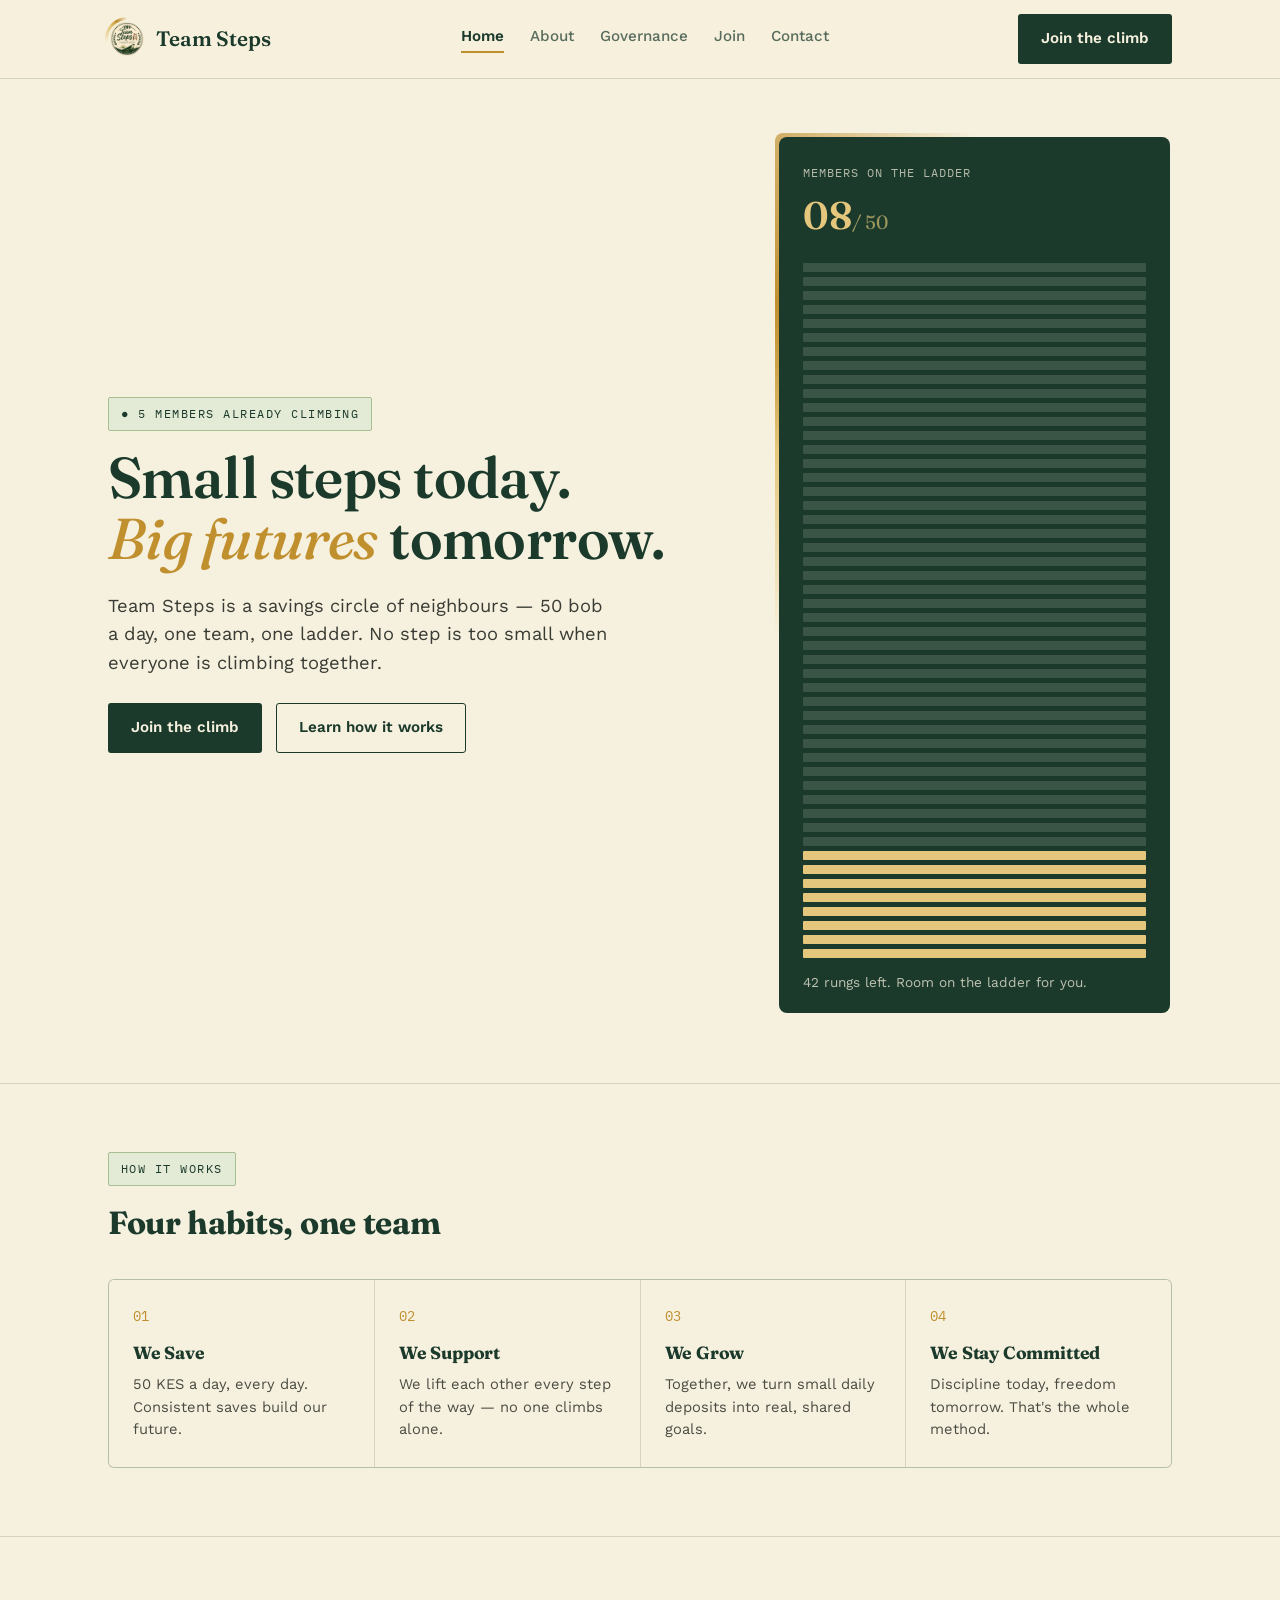
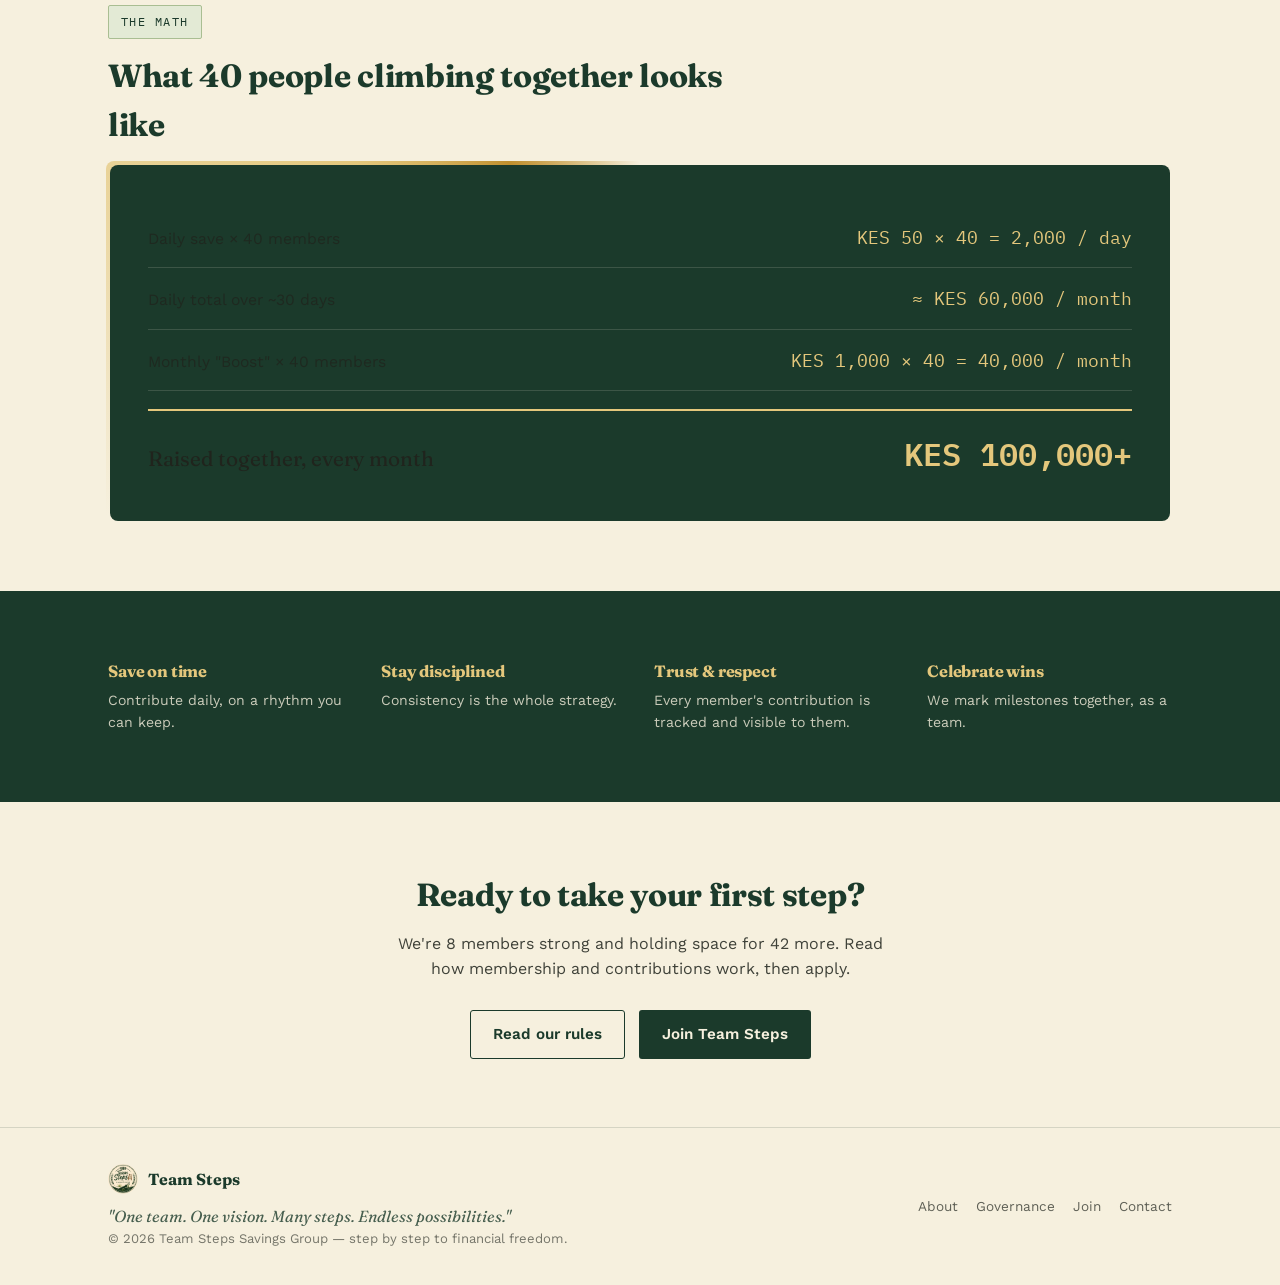
==== index.html @ 577a6ddb "first commit" ====
<!DOCTYPE html>
<html lang="en">
<head>
<meta charset="UTF-8">
<meta name="viewport" content="width=device-width, initial-scale=1.0">
<title>Team Steps Savings Group — Small Steps Today, Big Futures Tomorrow</title>
<meta name="description" content="Team Steps is a Kenyan savings group (chama) built on daily 50 KES contributions and a monthly Boost. Learn how it works and join the climb.">
<link rel="preconnect" href="https://fonts.googleapis.com">
<link rel="preconnect" href="https://fonts.gstatic.com" crossorigin>
<link href="https://fonts.googleapis.com/css2?family=Fraunces:ital,opsz,wght@0,9..144,400;0,9..144,600;1,9..144,500;1,9..144,600&family=Work+Sans:wght@400;500;600;700&family=IBM+Plex+Mono:wght@500;600&display=swap" rel="stylesheet">
<link rel="stylesheet" href="style.css">
<link rel="icon" type="image/jpeg" href="logo.jpeg">
</head>
<body>

<header class="nav">
  <div class="nav-inner">
    <a href="index.html" class="brand">
      <span class="brand-mark"><img src="logo.jpeg" alt="Team Steps logo"></span>
      Team Steps
    </a>
    <button class="nav-toggle" aria-label="Toggle navigation" aria-expanded="false"><span></span><span></span><span></span></button>
    <nav class="links">
      <a href="index.html" class="active">Home</a>
      <a href="about.html">About</a>
      <a href="governance.html">Governance</a>
      <a href="join.html">Join</a>
      <a href="contact.html">Contact</a>
    </nav>
    <div class="nav-cta">
      <a href="join.html" class="btn btn-primary">Join the climb</a>
    </div>
  </div>
</header>

<section class="hero">
  <div class="wrap hero-grid">
    <div>
      <span class="eyebrow">● 5 members already climbing</span>
      <h1>Small steps today.<br><em>Big futures</em> tomorrow.</h1>
      <p class="lead">Team Steps is a savings circle of neighbours — 50 bob a day, one team, one ladder. No step is too small when everyone is climbing together.</p>
      <div class="hero-ctas">
        <a href="join.html" class="btn btn-primary">Join the climb</a>
        <a href="about.html" class="btn btn-ghost">Learn how it works</a>
      </div>
    </div>
    <div class="ladder-card">
      <div class="cap">Members on the ladder</div>
      <div class="count">08<span>/ 50</span></div>
      <div class="ladder-rungs" data-total="50" data-filled="8" aria-label="8 of 50 rungs filled"></div>
      <div class="ladder-foot">42 rungs left. Room on the ladder for you.</div>
    </div>
  </div>
</section>

<section>
  <div class="wrap">
    <div class="section-head">
      <span class="eyebrow">How it works</span>
      <h2 style="font-size:2rem;">Four habits, one team</h2>
    </div>
    <div class="pillars">
      <div class="pillar"><div class="num">01</div><h3>We Save</h3><p>50 KES a day, every day. Consistent saves build our future.</p></div>
      <div class="pillar"><div class="num">02</div><h3>We Support</h3><p>We lift each other every step of the way — no one climbs alone.</p></div>
      <div class="pillar"><div class="num">03</div><h3>We Grow</h3><p>Together, we turn small daily deposits into real, shared goals.</p></div>
      <div class="pillar"><div class="num">04</div><h3>We Stay Committed</h3><p>Discipline today, freedom tomorrow. That's the whole method.</p></div>
    </div>
  </div>
</section>

<section>
  <div class="wrap">
    <div class="section-head">
      <span class="eyebrow">The math</span>
      <h2 style="font-size:2rem;">What 40 people climbing together looks like</h2>
    </div>
    <div class="math">
      <div class="math-row"><div class="label">Daily save × 40 members</div><div class="val">KES 50 × 40 = 2,000 / day</div></div>
      <div class="math-row"><div class="label">Daily total over ~30 days</div><div class="val">≈ KES 60,000 / month</div></div>
      <div class="math-row"><div class="label">Monthly "Boost" × 40 members</div><div class="val">KES 1,000 × 40 = 40,000 / month</div></div>
      <div class="math-total"><div class="label">Raised together, every month</div><div class="val">KES 100,000+</div></div>
    </div>
  </div>
</section>

<section class="values">
  <div class="wrap">
    <div class="value"><h3>Save on time</h3><p>Contribute daily, on a rhythm you can keep.</p></div>
    <div class="value"><h3>Stay disciplined</h3><p>Consistency is the whole strategy.</p></div>
    <div class="value"><h3>Trust &amp; respect</h3><p>Every member's contribution is tracked and visible to them.</p></div>
    <div class="value"><h3>Celebrate wins</h3><p>We mark milestones together, as a team.</p></div>
  </div>
</section>

<section>
  <div class="wrap" style="text-align:center;">
    <h2 style="font-size:2rem;">Ready to take your first step?</h2>
    <p style="max-width:50ch; margin:0 auto 28px; opacity:.85;">We're 8 members strong and holding space for 42 more. Read how membership and contributions work, then apply.</p>
    <div class="hero-ctas" style="justify-content:center;">
      <a href="governance.html" class="btn btn-ghost">Read our rules</a>
      <a href="join.html" class="btn btn-primary">Join Team Steps</a>
    </div>
  </div>
</section>

<footer>
  <div class="wrap">
    <div>
      <div class="brand-row"><img src="logo.jpeg" alt="Team Steps logo"><strong style="font-family:'Fraunces', serif; color:var(--forest);">Team Steps</strong></div>
      <div class="tag">"One team. One vision. Many steps. Endless possibilities."</div>
      <div class="small">© <span class="js-year"></span> Team Steps Savings Group — step by step to financial freedom.</div>
    </div>
    <nav>
      <a href="about.html">About</a>
      <a href="governance.html">Governance</a>
      <a href="join.html">Join</a>
      <a href="contact.html">Contact</a>
    </nav>
  </div>
</footer>

<script src="script.js"></script>
</body>
</html>
---- style.css ----
/* ============ Team Steps — shared styles ============ */
:root{
  --forest:#1B3A2B;
  --forest-dark:#12261B;
  --cream:#F6F0DE;
  --cream-2:#EFE7CC;
  --sage:#A9BE92;
  --sage-light:#E3EAD5;
  --gold:#C08F2E;
  --gold-light:#E4C77C;
  --ink:#20241D;
  --rule: rgba(27,58,43,0.15);
  --space-section: 68px;
}
*{box-sizing:border-box;}
html{scroll-behavior:smooth;}
body{
  margin:0;
  background:var(--cream);
  color:var(--ink);
  font-family:'Work Sans', sans-serif;
  line-height:1.55;
  -webkit-font-smoothing:antialiased;
}
h1,h2,h3{
  font-family:'Fraunces', serif;
  color:var(--forest);
  margin:0 0 .4em;
  letter-spacing:-0.01em;
}
.mono{ font-family:'IBM Plex Mono', monospace; letter-spacing:0.02em; }
a{color:inherit;}
img{max-width:100%;}
.wrap{ max-width:1120px; margin:0 auto; padding:0 28px; }

/* sections now sit closer together, separated by a thin rule instead of dead air */
section{ padding:var(--space-section) 0; position:relative; }
section + section{ border-top:1px solid var(--rule); }
section.values, section.values + section{ border-top:none; }
@media (max-width:720px){ section{ padding:44px 0; } }

/* ---------- nav ---------- */
header.nav{
  position:sticky; top:0; z-index:50;
  background:rgba(246,240,222,0.94);
  backdrop-filter:blur(6px);
  border-bottom:1px solid var(--rule);
}
.nav-inner{
  max-width:1120px; margin:0 auto; padding:14px 28px;
  display:flex; align-items:center; justify-content:space-between; gap:20px;
}
.brand{ display:flex; align-items:center; gap:10px; font-family:'Fraunces', serif; font-weight:600; font-size:1.3rem; color:var(--forest); text-decoration:none; }
.brand svg{ width:26px; height:26px; flex-shrink:0; }
.brand-mark{ position:relative; width:38px; height:38px; flex-shrink:0; border-radius:50%; }
.brand-mark::before{
  content:""; position:absolute; inset:-3px; border-radius:50%;
  background:conic-gradient(from 0deg, transparent 0 72%, var(--gold-light) 85%, var(--gold) 92%, transparent 100%);
  animation:orbit-light 5s linear infinite;
}
.brand img{ position:relative; width:38px; height:38px; border-radius:50%; object-fit:cover; display:block; border:2px solid var(--cream); }
footer .brand-row{ display:flex; align-items:center; gap:10px; margin-bottom:10px; }
footer .brand-row img{ width:30px; height:30px; border-radius:50%; object-fit:cover; }
nav.links{ display:flex; gap:26px; font-size:.95rem; font-weight:500; align-items:center; }
nav.links a{ text-decoration:none; color:var(--forest); opacity:.72; transition:opacity .2s; padding-bottom:3px; border-bottom:2px solid transparent; }
nav.links a:hover{ opacity:1; }
nav.links a.active{ opacity:1; border-bottom-color:var(--gold); font-weight:600; }
.nav-cta{ display:flex; align-items:center; gap:18px; }
.nav-toggle{ display:none; background:none; border:none; cursor:pointer; padding:6px; }
.nav-toggle span{ display:block; width:22px; height:2px; background:var(--forest); margin:5px 0; }
@media (max-width:860px){
  nav.links{
    position:absolute; top:100%; left:0; right:0; background:var(--cream);
    flex-direction:column; align-items:flex-start; padding:20px 28px; gap:16px;
    border-bottom:1px solid var(--rule); display:none;
  }
  nav.links.open{ display:flex; }
  .nav-toggle{ display:block; }
  .nav-cta .btn{ display:none; }
}

.btn{
  display:inline-flex; align-items:center; gap:8px;
  padding:12px 22px; border-radius:3px; font-weight:600; font-size:.95rem;
  text-decoration:none; border:1.5px solid transparent; cursor:pointer;
  transition:background .2s, box-shadow .25s, transform .2s;
}
.btn-primary{ background:var(--forest); color:var(--cream); }
.btn-primary:hover{ background:var(--forest-dark); box-shadow:0 0 0 4px rgba(192,143,46,0.22); transform:translateY(-1px); }
.btn-ghost{ border-color:var(--forest); color:var(--forest); background:transparent; }
.btn-ghost:hover{ background:var(--forest); color:var(--cream); }

/* ---------- page header (non-home pages) ---------- */
.page-header{ padding:52px 0 36px; border-bottom:1px solid var(--rule); }
.page-header .eyebrow{ margin-bottom:12px; }
.page-header h1{ font-size:clamp(2rem, 4vw, 2.8rem); }
.page-header p{ max-width:56ch; opacity:.85; font-size:1.05rem; }

.eyebrow{
  display:inline-flex; align-items:center; gap:8px;
  font-family:'IBM Plex Mono', monospace; font-size:.78rem; letter-spacing:.12em; text-transform:uppercase;
  color:var(--forest); background:var(--sage-light); border:1px solid var(--sage);
  padding:6px 12px; border-radius:2px;
}
.section-head{ max-width:64ch; margin-bottom:10px; }
.section-head .eyebrow{ margin-bottom:12px; }

/* ---------- hero (home) ---------- */
.hero{ padding-top:56px; }
.hero-grid{ display:grid; grid-template-columns:1.1fr 0.7fr; gap:48px; align-items:center; }
@media (max-width:880px){ .hero-grid{ grid-template-columns:1fr; gap:36px; } }
.hero h1{ font-size:clamp(2.4rem, 5vw, 3.6rem); font-weight:600; line-height:1.06; margin-top:16px;}
.hero h1 em{ font-style:italic; font-weight:500; color:var(--gold); }
.hero p.lead{ font-size:1.15rem; max-width:46ch; opacity:.88; margin-bottom:26px; }
.hero-ctas{ display:flex; gap:14px; flex-wrap:wrap; }

/* ---------- rotating "orbit light" signature ---------- */
@keyframes orbit-light{ to{ transform:rotate(1turn); } }

.ladder-card, .math{
  position:relative;
  border-radius:8px;
  background:transparent;
  isolation:isolate;
}
.ladder-card::before, .math::before{
  content:""; position:absolute; inset:-2px; border-radius:inherit; z-index:0;
  background:conic-gradient(from 0deg, transparent 0 70%, var(--gold-light) 84%, var(--gold) 90%, transparent 100%);
  animation:orbit-light 6s linear infinite;
}
.ladder-card::after, .math::after{
  content:""; position:absolute; inset:2px; border-radius:inherit; z-index:0;
  background:var(--forest);
}
.ladder-card{ padding:28px 26px 22px; color:var(--cream); }
.math{ padding:44px 40px; }
.ladder-card > *, .math > *{ position:relative; z-index:1; }

.ladder-card .cap{ font-family:'IBM Plex Mono', monospace; font-size:.78rem; letter-spacing:.08em; text-transform:uppercase; opacity:.7; margin-bottom:4px; }
.ladder-card .count{ font-family:'Fraunces', serif; font-size:2.4rem; font-weight:600; color:var(--gold-light); margin-bottom:2px; }
.ladder-card .count span{ font-size:1.2rem; opacity:.65; font-weight:400; }
.ladder-rungs{ display:flex; flex-direction:column-reverse; gap:5px; margin-top:18px; }
.rung{ height:9px; border-radius:1px; background:rgba(246,240,222,0.14); }
.rung.filled{ background:var(--gold-light); }
.ladder-foot{ margin-top:14px; font-size:.85rem; opacity:.75; }
.ladder-card.small{ padding:22px 24px 18px; }
.ladder-card.small .count{ font-size:1.9rem; }
.ladder-card.small .ladder-rungs{ flex-direction:row; }
.ladder-card.small .rung{ height:24px; width:6px; }

@media (prefers-reduced-motion: reduce){
  .ladder-card::before, .math::before, .brand-mark::before{ animation:none; }
}

/* ---------- about: story + flyer grid ---------- */
.story-grid{ display:grid; grid-template-columns:1.1fr 0.7fr; gap:36px; align-items:start; }
@media (max-width:820px){ .story-grid{ grid-template-columns:1fr; } }

/* ---------- pillars / grid cards ---------- */
.pillars{ display:grid; grid-template-columns:repeat(4,1fr); gap:1px; background:var(--rule); border:1px solid var(--rule); border-radius:6px; overflow:hidden; margin-top:32px; }
@media (max-width:880px){ .pillars{ grid-template-columns:1fr 1fr; } }
@media (max-width:520px){ .pillars{ grid-template-columns:1fr; } }
.pillar{ background:var(--cream); padding:26px 24px; transition:background .2s; }
.pillar:hover{ background:var(--sage-light); }
.pillar .num{ font-family:'IBM Plex Mono', monospace; color:var(--gold); font-size:.85rem; margin-bottom:12px; }
.pillar h3{ font-size:1.1rem; margin-bottom:6px; }
.pillar p{ font-size:.92rem; opacity:.8; margin:0; }

/* ---------- math block ---------- */
.math-row{ display:flex; align-items:baseline; justify-content:space-between; gap:20px; padding:16px 0; border-bottom:1px solid rgba(246,240,222,0.15); flex-wrap:wrap; }
.math-row:last-of-type{ border-bottom:none; }
.math-row .label{ opacity:.75; font-size:.98rem; }
.math-row .val{ font-family:'IBM Plex Mono', monospace; font-size:1.15rem; color:var(--gold-light); }
.math-total{ margin-top:18px; padding-top:18px; border-top:2px solid var(--gold-light); display:flex; justify-content:space-between; align-items:baseline; flex-wrap:wrap; gap:12px; }
.math-total .label{ font-family:'Fraunces', serif; font-size:1.3rem; }
.math-total .val{ font-family:'IBM Plex Mono', monospace; font-size:2rem; color:var(--gold-light); font-weight:600; }

/* ---------- flow / sequence ---------- */
.flow{ display:flex; gap:0; margin-top:32px; align-items:stretch; flex-wrap:wrap; }
.flow-step{ flex:1; min-width:200px; background:var(--cream-2); padding:24px 22px; position:relative; border-top:3px solid var(--sage); transition:transform .2s, box-shadow .2s; }
.flow-step:hover{ transform:translateY(-3px); box-shadow:0 10px 24px -12px rgba(27,58,43,0.35); }
.flow-step + .flow-step{ margin-left:12px; }
@media (max-width:760px){ .flow-step + .flow-step{ margin-left:0; margin-top:12px; } }
.flow-step .tag{ font-family:'IBM Plex Mono', monospace; font-size:.75rem; text-transform:uppercase; letter-spacing:.08em; color:var(--forest); opacity:.65; margin-bottom:8px; }
.flow-step h3{ font-size:1.05rem; margin-bottom:6px; }
.flow-step p{ font-size:.88rem; opacity:.8; margin:0; }
.flow-step.boost{ border-top-color:var(--gold); background:var(--sage-light); }

/* ---------- values strip ---------- */
.values{ background:var(--forest); color:var(--cream); }
.values .wrap{ display:grid; grid-template-columns:repeat(4,1fr); gap:28px; }
@media (max-width:760px){ .values .wrap{ grid-template-columns:1fr 1fr; } }
.value h3{ color:var(--gold-light); font-size:1.02rem; margin-bottom:6px; }
.value p{ font-size:.88rem; opacity:.8; margin:0; }

/* ---------- governance / rules list ---------- */
.rule-block{ border-top:1px solid var(--rule); padding:26px 0; display:grid; grid-template-columns:220px 1fr; gap:24px; }
.rule-block:last-child{ border-bottom:1px solid var(--rule); }
@media (max-width:760px){ .rule-block{ grid-template-columns:1fr; gap:10px; } }
.rule-block .rb-label{ font-family:'IBM Plex Mono', monospace; font-size:.78rem; text-transform:uppercase; letter-spacing:.08em; color:var(--gold); }
.rule-block h3{ font-size:1.2rem; margin-bottom:8px; }
.rule-block ul{ margin:8px 0 0; padding-left:20px; }
.rule-block li{ margin-bottom:6px; font-size:.95rem; }
.rule-block p{ margin:0 0 8px; font-size:.95rem; opacity:.9; }

.officers{ display:grid; grid-template-columns:repeat(3,1fr); gap:20px; margin-top:28px; }
@media (max-width:760px){ .officers{ grid-template-columns:1fr; } }
.officer-card{ background:var(--cream-2); border-radius:6px; padding:24px; border-top:3px solid var(--forest); transition:transform .2s, box-shadow .2s; }
.officer-card:hover{ transform:translateY(-3px); box-shadow:0 10px 24px -12px rgba(27,58,43,0.35); }
.officer-card .role{ font-family:'IBM Plex Mono', monospace; font-size:.78rem; text-transform:uppercase; letter-spacing:.08em; color:var(--gold); margin-bottom:8px; }
.officer-card h3{ font-size:1.1rem; margin-bottom:6px; }
.officer-card p{ font-size:.88rem; opacity:.8; margin:0; }

.note-box{ background:var(--sage-light); border:1px solid var(--sage); border-radius:6px; padding:18px 20px; font-size:.92rem; margin-top:20px; }
.note-box strong{ color:var(--forest); }

/* ---------- join / contact form ---------- */
.join-grid{ display:grid; grid-template-columns:0.9fr 1.1fr; gap:44px; }
@media (max-width:880px){ .join-grid{ grid-template-columns:1fr; } }
form.site-form{ display:flex; flex-direction:column; gap:14px; }
.field label{ display:block; font-size:.85rem; font-weight:600; margin-bottom:6px; color:var(--forest); }
.field input, .field textarea, .field select{
  width:100%; padding:12px 14px; border:1.5px solid var(--rule); border-radius:4px;
  background:#fff; font-family:'Work Sans', sans-serif; font-size:.95rem; color:var(--ink);
  transition:border-color .2s, box-shadow .2s;
}
.field input:focus, .field textarea:focus, .field select:focus{ outline:none; border-color:var(--gold); box-shadow:0 0 0 3px rgba(192,143,46,0.2); }
.form-msg{ font-size:.88rem; padding:12px 14px; border-radius:4px; display:none; }
.form-msg.show{ display:block; }
.form-msg.ok{ background:var(--sage-light); color:var(--forest-dark); border:1px solid var(--sage); }

.criteria-list{ list-style:none; margin:20px 0 0; padding:0; display:flex; flex-direction:column; gap:12px; }
.criteria-list li{ display:flex; gap:12px; font-size:.95rem; align-items:flex-start; }
.criteria-list li svg{ flex-shrink:0; margin-top:3px; color:var(--gold); width:18px; height:18px; }

/* ---------- contact ---------- */
.contact-grid{ display:grid; grid-template-columns:1fr 1fr; gap:44px; }
@media (max-width:880px){ .contact-grid{ grid-template-columns:1fr; } }
.contact-item{ padding:16px 0; border-top:1px solid var(--rule); }
.contact-item .lbl{ font-family:'IBM Plex Mono', monospace; font-size:.78rem; text-transform:uppercase; letter-spacing:.08em; color:var(--gold); margin-bottom:6px; }

/* ---------- faq ---------- */
.faq-item{ border-top:1px solid var(--rule); padding:20px 0; }
.faq-item:last-child{ border-bottom:1px solid var(--rule); }
.faq-item h3{ font-size:1.05rem; margin-bottom:8px; }
.faq-item p{ margin:0; opacity:.85; font-size:.95rem; }

footer{ border-top:1px solid var(--rule); padding:36px 0; }
footer .wrap{ display:flex; justify-content:space-between; align-items:center; flex-wrap:wrap; gap:16px; }
footer .tag{ font-family:'Fraunces', serif; font-style:italic; color:var(--forest); opacity:.8; }
footer .small{ font-size:.82rem; opacity:.6; }
footer nav{ display:flex; gap:18px; font-size:.85rem; }
footer nav a{ text-decoration:none; opacity:.7; }
footer nav a:hover{ opacity:1; }

@media (prefers-reduced-motion: reduce){ *{ scroll-behavior:auto !important; transition:none !important; } }
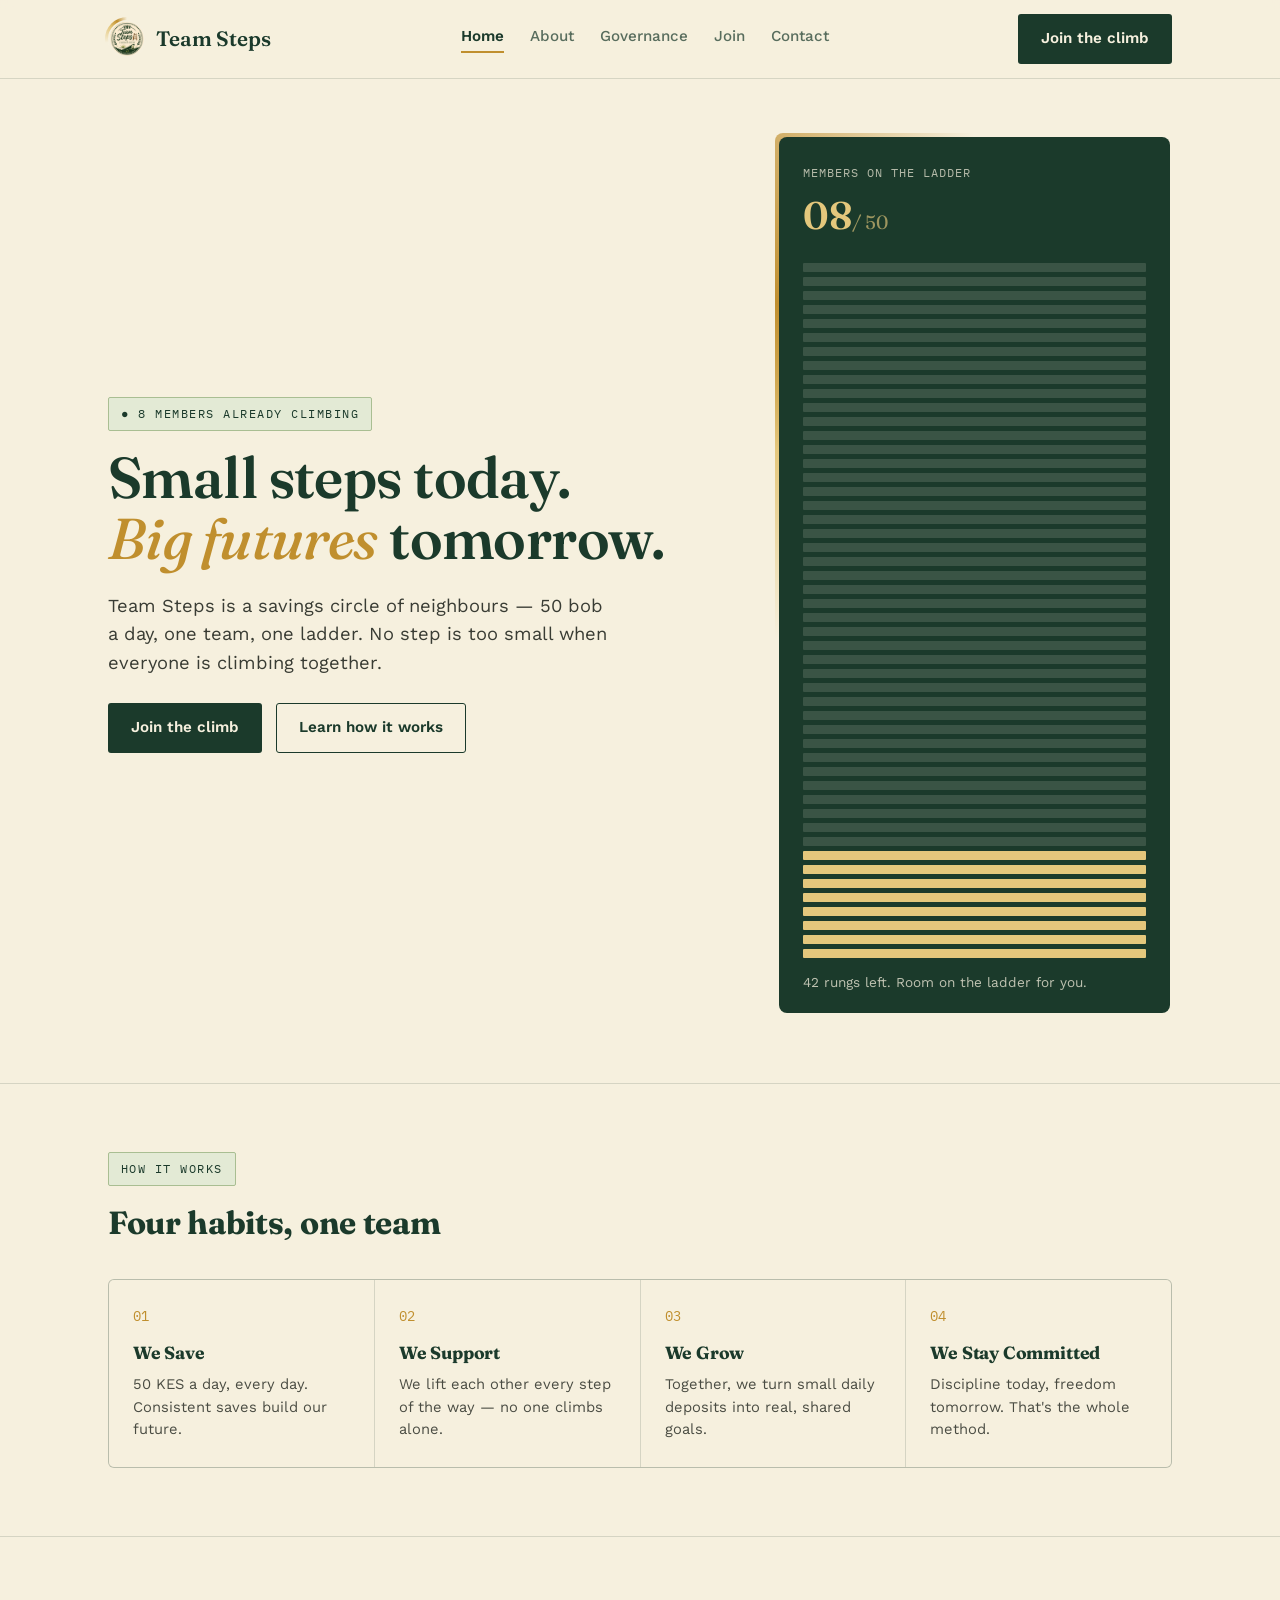
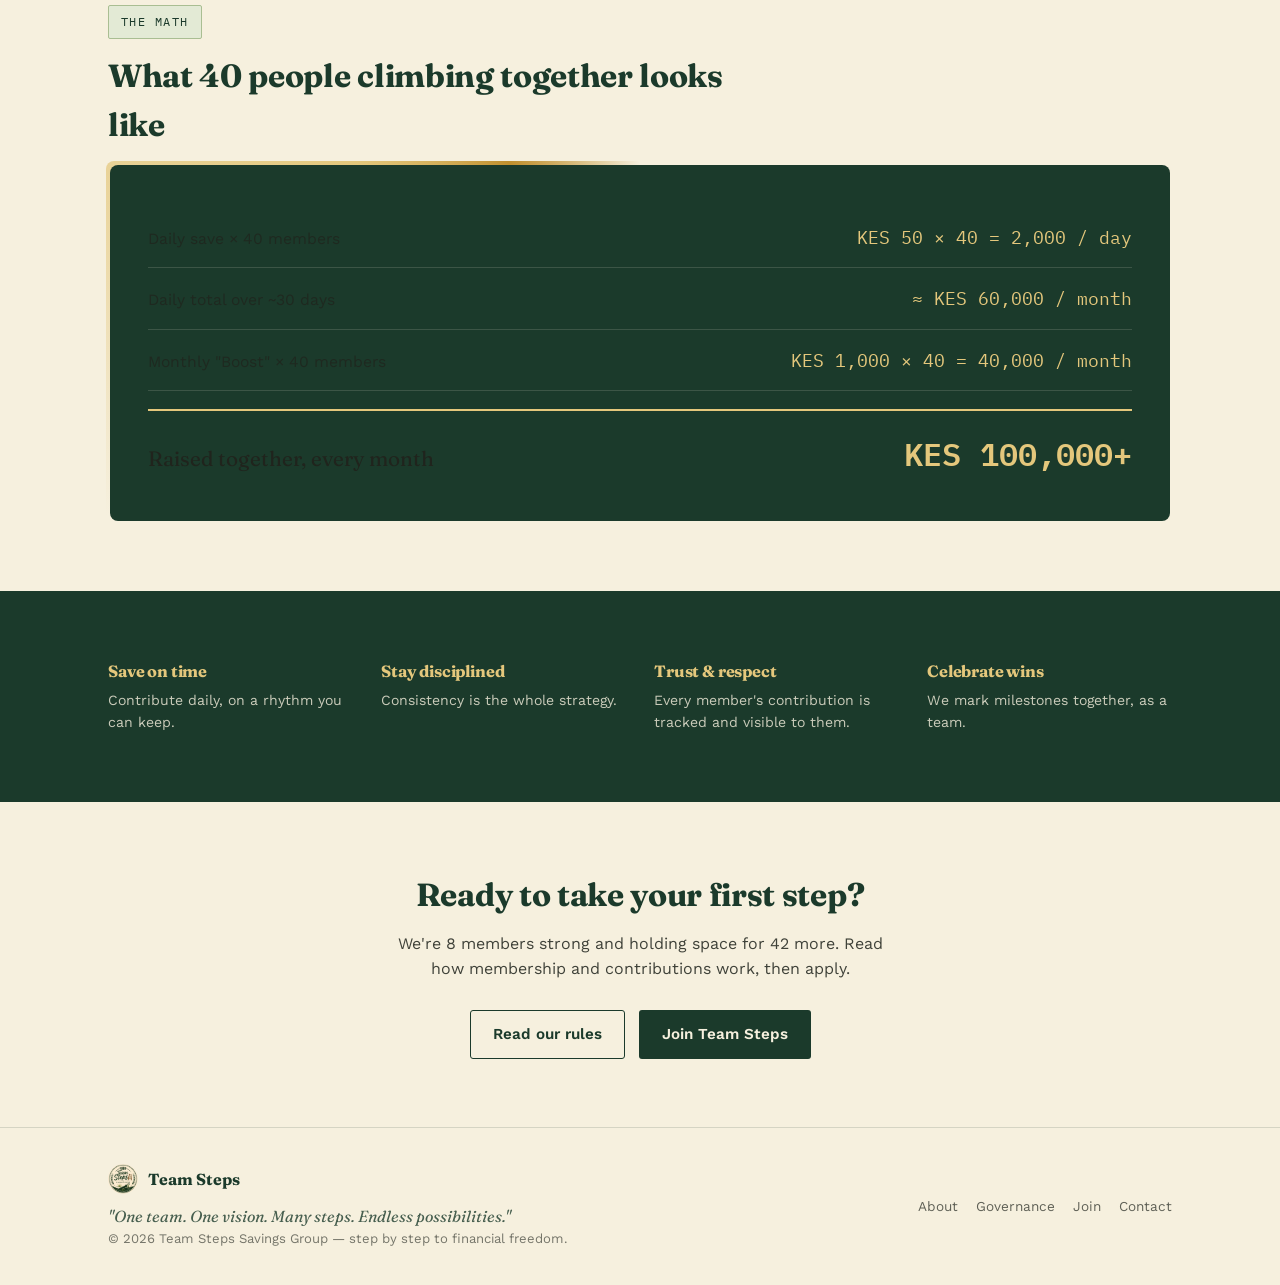
==== commit 7288e941: "Update member count in hero section" ====
--- a/index.html
+++ b/index.html
@@ -36,7 +36,7 @@
 <section class="hero">
   <div class="wrap hero-grid">
     <div>
-      <span class="eyebrow">● 5 members already climbing</span>
+      <span class="eyebrow">● 8 members already climbing</span>
       <h1>Small steps today.<br><em>Big futures</em> tomorrow.</h1>
       <p class="lead">Team Steps is a savings circle of neighbours — 50 bob a day, one team, one ladder. No step is too small when everyone is climbing together.</p>
       <div class="hero-ctas">
@@ -121,4 +121,4 @@
 
 <script src="script.js"></script>
 </body>
-</html>+</html>
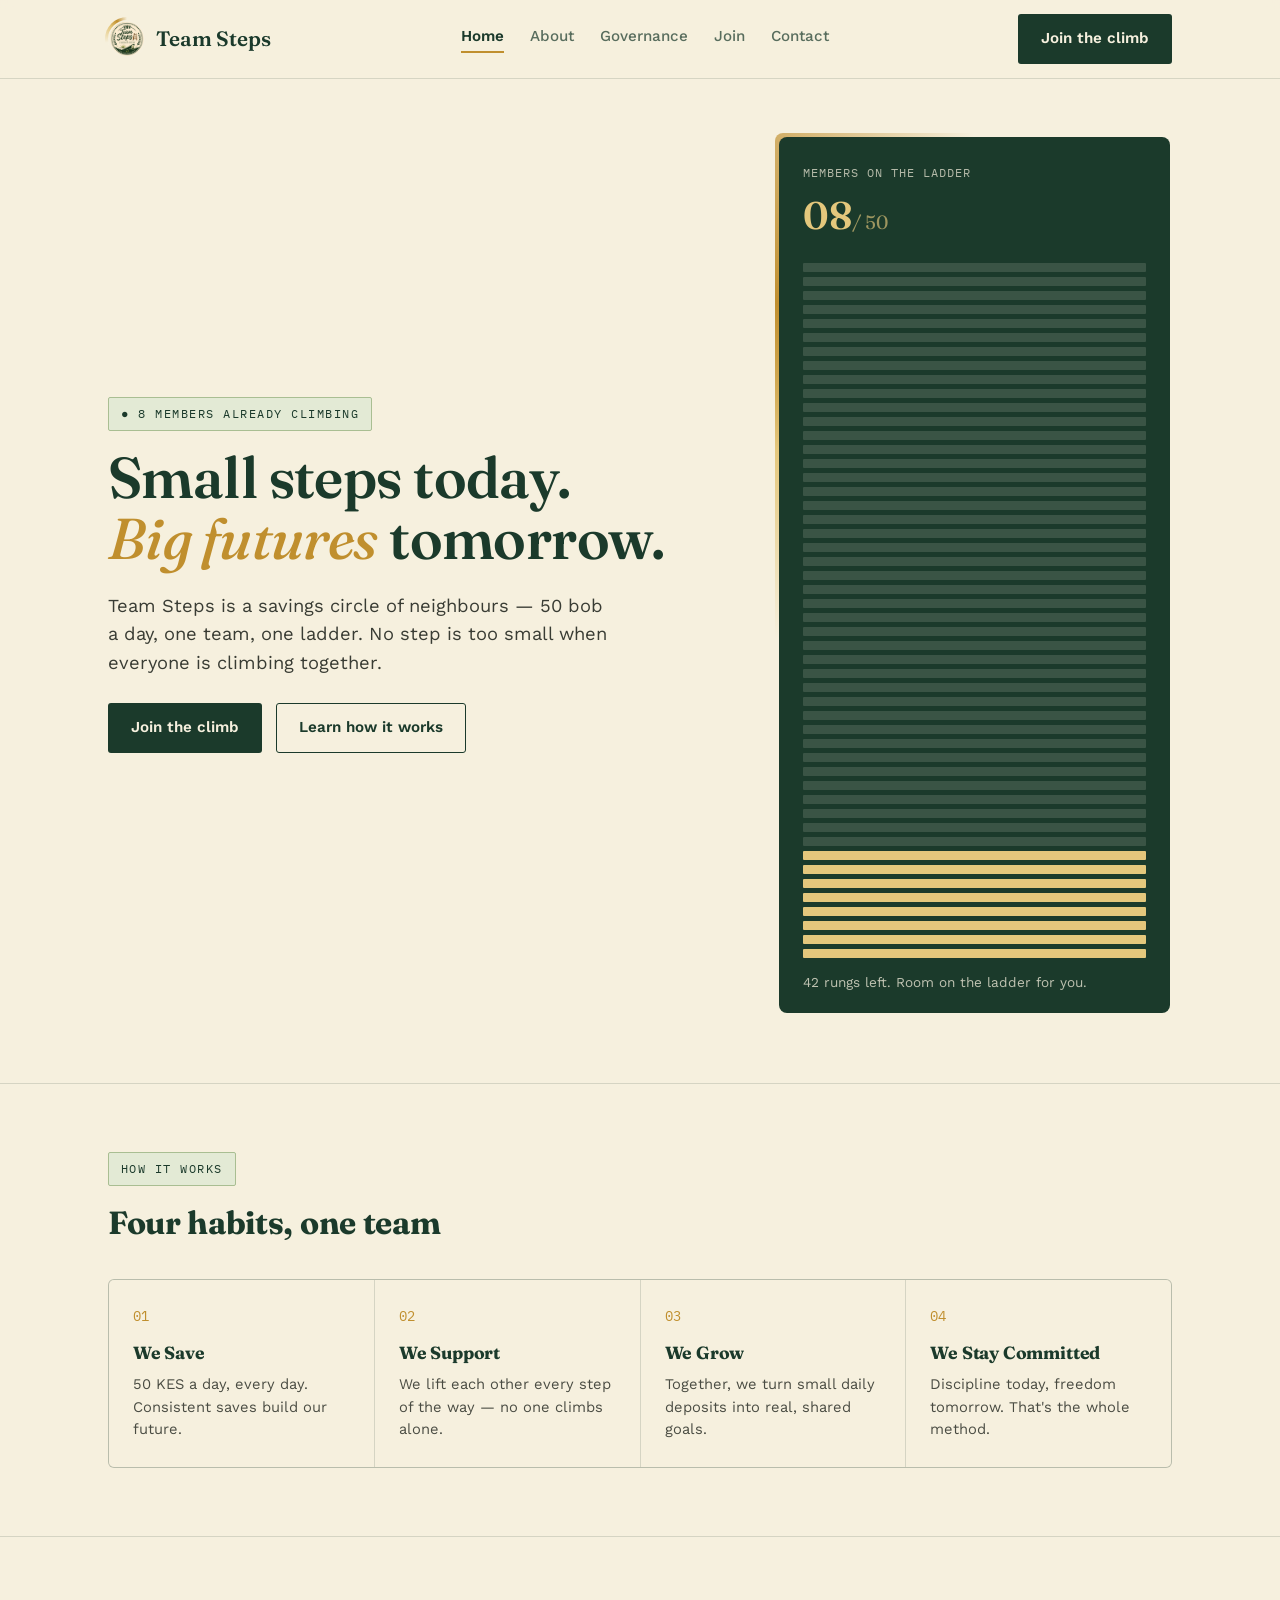
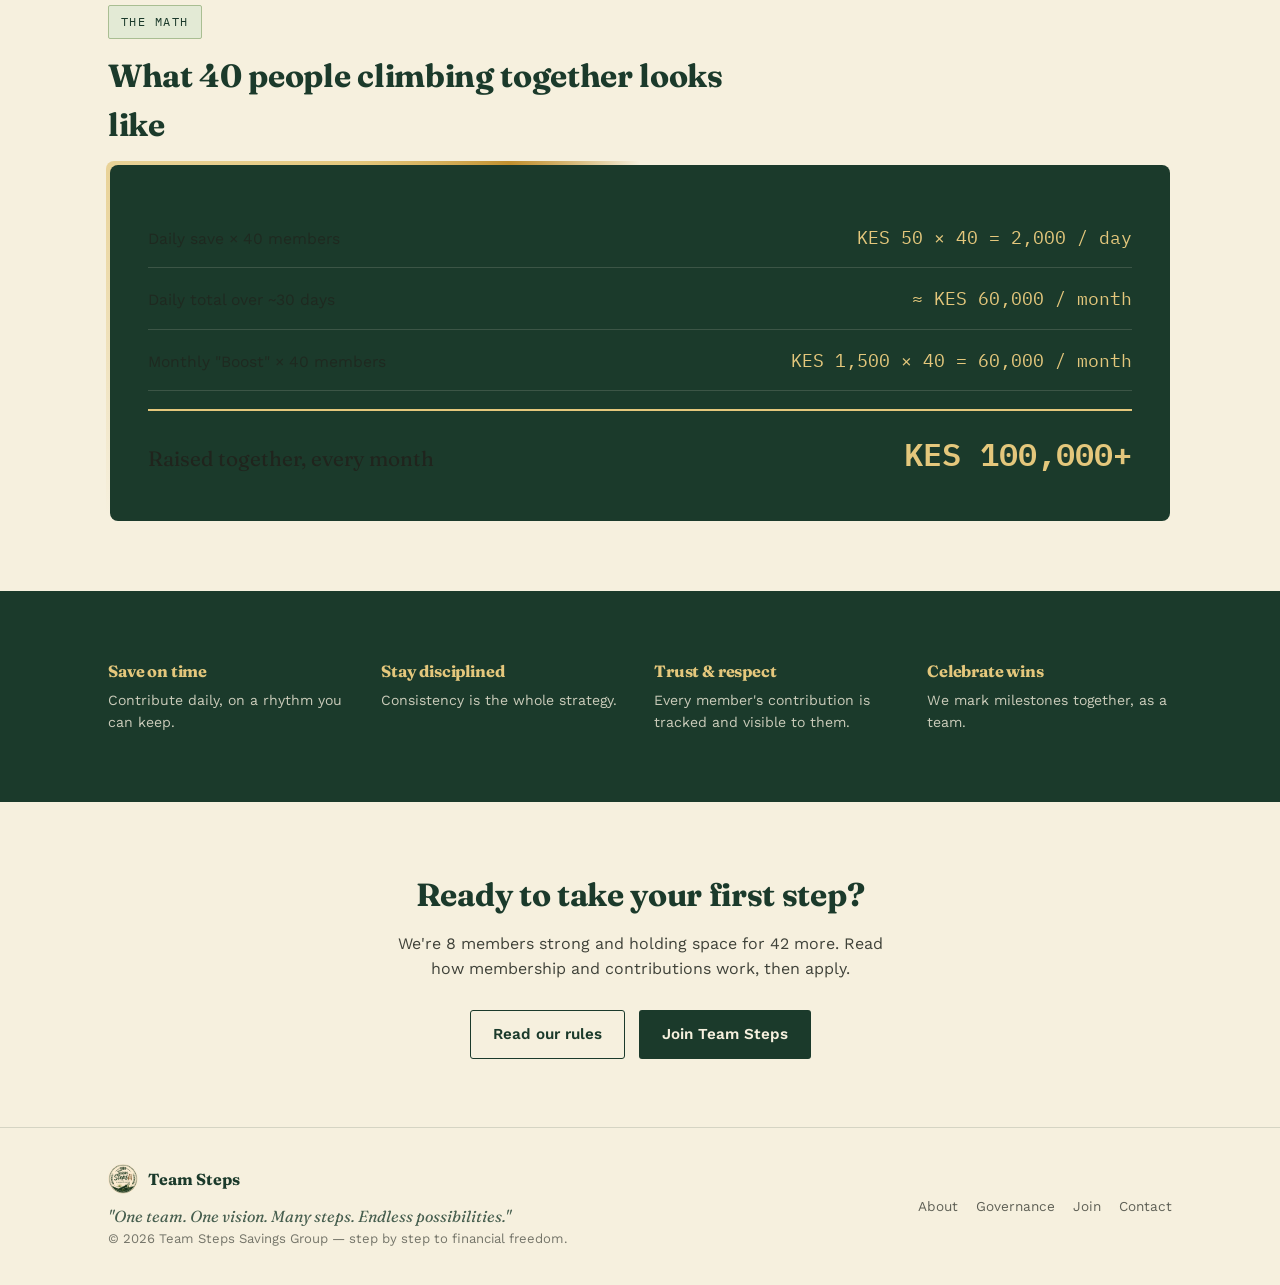
==== commit bf0a5cc2: "Update Monthly Boost calculation in index.html" ====
--- a/index.html
+++ b/index.html
@@ -77,7 +77,7 @@
     <div class="math">
       <div class="math-row"><div class="label">Daily save × 40 members</div><div class="val">KES 50 × 40 = 2,000 / day</div></div>
       <div class="math-row"><div class="label">Daily total over ~30 days</div><div class="val">≈ KES 60,000 / month</div></div>
-      <div class="math-row"><div class="label">Monthly "Boost" × 40 members</div><div class="val">KES 1,000 × 40 = 40,000 / month</div></div>
+      <div class="math-row"><div class="label">Monthly "Boost" × 40 members</div><div class="val">KES 1,500 × 40 = 60,000 / month</div></div>
       <div class="math-total"><div class="label">Raised together, every month</div><div class="val">KES 100,000+</div></div>
     </div>
   </div>
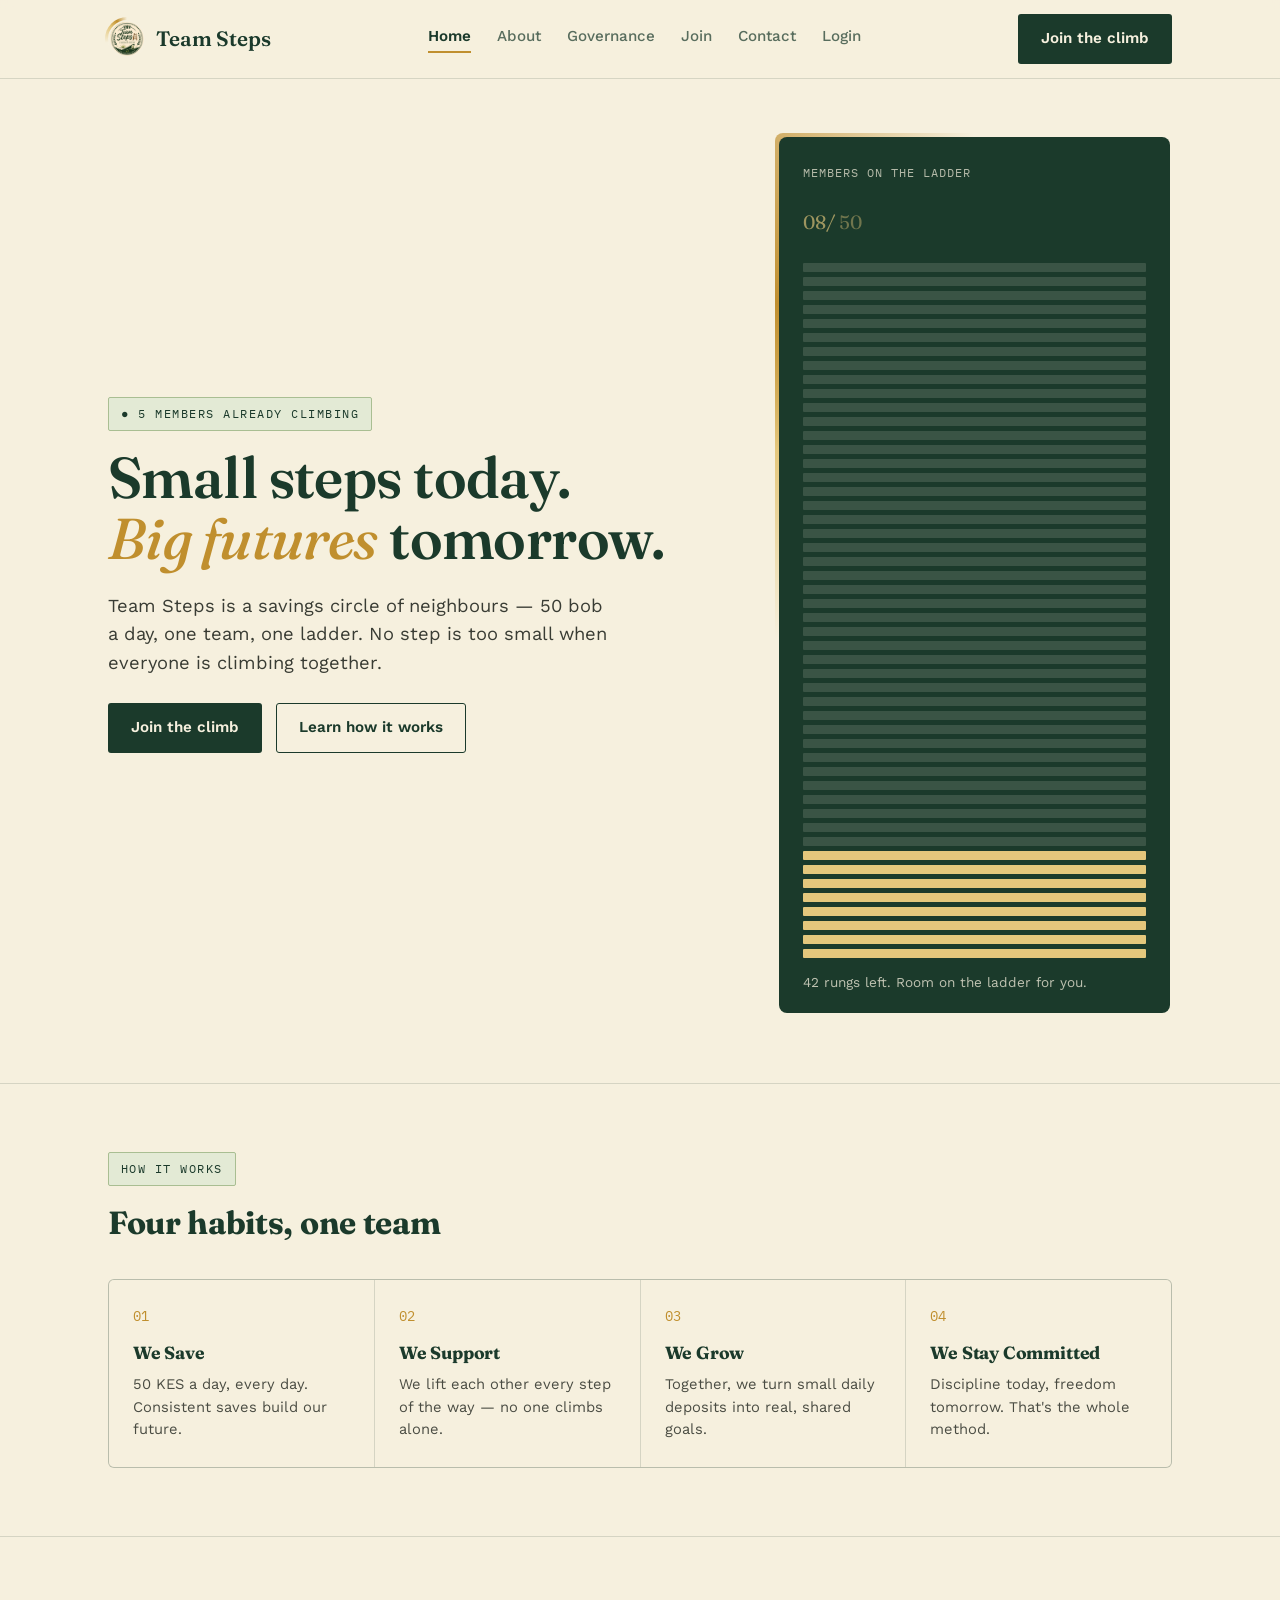
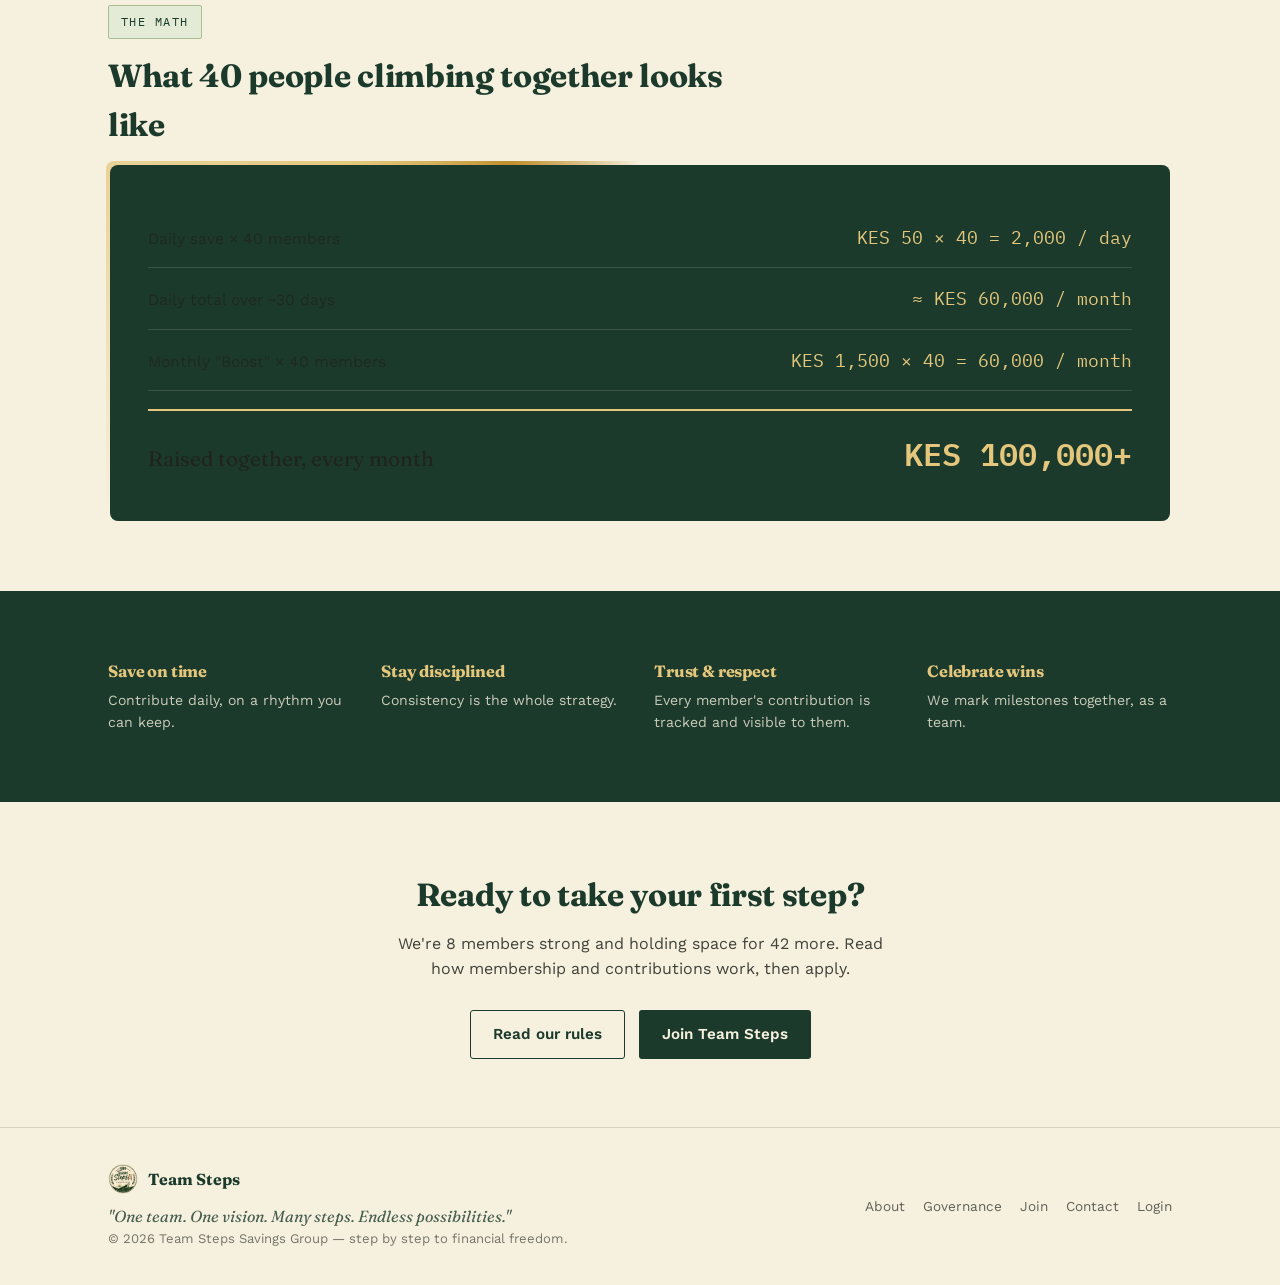
==== commit 029e9686: "Update site content and add Wire live member count, add member dashboard link" ====
--- a/index.html
+++ b/index.html
@@ -26,6 +26,7 @@
       <a href="governance.html">Governance</a>
       <a href="join.html">Join</a>
       <a href="contact.html">Contact</a>
+      <a href="login.html">Login</a>
     </nav>
     <div class="nav-cta">
       <a href="join.html" class="btn btn-primary">Join the climb</a>
@@ -36,7 +37,7 @@
 <section class="hero">
   <div class="wrap hero-grid">
     <div>
-      <span class="eyebrow">● 8 members already climbing</span>
+      <span class="eyebrow">● 5 members already climbing</span>
       <h1>Small steps today.<br><em>Big futures</em> tomorrow.</h1>
       <p class="lead">Team Steps is a savings circle of neighbours — 50 bob a day, one team, one ladder. No step is too small when everyone is climbing together.</p>
       <div class="hero-ctas">
@@ -46,9 +47,9 @@
     </div>
     <div class="ladder-card">
       <div class="cap">Members on the ladder</div>
-      <div class="count">08<span>/ 50</span></div>
+      <div class="count"><span class="js-active-padded">08</span><span>/ <span class="js-max">50</span></span></div>
       <div class="ladder-rungs" data-total="50" data-filled="8" aria-label="8 of 50 rungs filled"></div>
-      <div class="ladder-foot">42 rungs left. Room on the ladder for you.</div>
+      <div class="ladder-foot"><span class="js-remaining">42</span> rungs left. Room on the ladder for you.</div>
     </div>
   </div>
 </section>
@@ -95,7 +96,7 @@
 <section>
   <div class="wrap" style="text-align:center;">
     <h2 style="font-size:2rem;">Ready to take your first step?</h2>
-    <p style="max-width:50ch; margin:0 auto 28px; opacity:.85;">We're 8 members strong and holding space for 42 more. Read how membership and contributions work, then apply.</p>
+    <p style="max-width:50ch; margin:0 auto 28px; opacity:.85;">We're <span class="js-active">8</span> members strong and holding space for <span class="js-remaining">42</span> more. Read how membership and contributions work, then apply.</p>
     <div class="hero-ctas" style="justify-content:center;">
       <a href="governance.html" class="btn btn-ghost">Read our rules</a>
       <a href="join.html" class="btn btn-primary">Join Team Steps</a>
@@ -115,6 +116,7 @@
       <a href="governance.html">Governance</a>
       <a href="join.html">Join</a>
       <a href="contact.html">Contact</a>
+      <a href="login.html">Login</a>
     </nav>
   </div>
 </footer>
--- a/style.css
+++ b/style.css
@@ -228,6 +228,7 @@
 .form-msg{ font-size:.88rem; padding:12px 14px; border-radius:4px; display:none; }
 .form-msg.show{ display:block; }
 .form-msg.ok{ background:var(--sage-light); color:var(--forest-dark); border:1px solid var(--sage); }
+.form-msg.error{ background:#F6E1DC; color:#7A3420; border:1px solid #D9A98C; }
 
 .criteria-list{ list-style:none; margin:20px 0 0; padding:0; display:flex; flex-direction:column; gap:12px; }
 .criteria-list li{ display:flex; gap:12px; font-size:.95rem; align-items:flex-start; }
@@ -238,6 +239,44 @@
 @media (max-width:880px){ .contact-grid{ grid-template-columns:1fr; } }
 .contact-item{ padding:16px 0; border-top:1px solid var(--rule); }
 .contact-item .lbl{ font-family:'IBM Plex Mono', monospace; font-size:.78rem; text-transform:uppercase; letter-spacing:.08em; color:var(--gold); margin-bottom:6px; }
+
+/* ---------- login card ---------- */
+.auth-card{ max-width:420px; margin:0 auto; background:var(--cream-2); border-radius:8px; padding:36px 32px; border-top:3px solid var(--forest); }
+.auth-card h1{ font-size:1.6rem; margin-bottom:6px; }
+.auth-card p.sub{ font-size:.92rem; opacity:.8; margin-bottom:24px; }
+
+/* ---------- dashboard ---------- */
+.dash-stats{ display:grid; grid-template-columns:repeat(3,1fr); gap:20px; margin-top:28px; }
+@media (max-width:760px){ .dash-stats{ grid-template-columns:1fr; } }
+.stat-card{ background:var(--cream-2); border-radius:6px; padding:22px 24px; border-top:3px solid var(--gold); }
+.stat-card .lbl{ font-family:'IBM Plex Mono', monospace; font-size:.75rem; text-transform:uppercase; letter-spacing:.08em; color:var(--forest); opacity:.7; margin-bottom:8px; }
+.stat-card .num{ font-family:'Fraunces', serif; font-size:1.9rem; font-weight:600; color:var(--forest); }
+
+.dash-tabs{ display:flex; gap:8px; margin-top:40px; border-bottom:1px solid var(--rule); flex-wrap:wrap; }
+.dash-tab{ background:none; border:none; cursor:pointer; padding:10px 16px; font-family:'Work Sans', sans-serif; font-weight:600; font-size:.92rem; color:var(--forest); opacity:.6; border-bottom:2px solid transparent; }
+.dash-tab.active{ opacity:1; border-bottom-color:var(--gold); }
+.dash-panel{ display:none; margin-top:24px; }
+.dash-panel.active{ display:block; }
+
+.list-row{ background:var(--cream-2); border-radius:6px; padding:18px 20px; margin-bottom:12px; display:flex; justify-content:space-between; align-items:center; gap:16px; flex-wrap:wrap; }
+.list-row .info{ flex:1; min-width:220px; }
+.list-row .info strong{ display:block; color:var(--forest); font-size:1rem; margin-bottom:2px; }
+.list-row .info span{ font-size:.85rem; opacity:.75; display:block; }
+.list-row .actions{ display:flex; gap:8px; flex-wrap:wrap; }
+.list-row .actions .btn{ padding:8px 14px; font-size:.85rem; }
+.btn-reject{ border-color:#B5583A; color:#B5583A; background:transparent; }
+.btn-reject:hover{ background:#B5583A; color:#fff; }
+
+.badge{ display:inline-block; font-family:'IBM Plex Mono', monospace; font-size:.72rem; text-transform:uppercase; letter-spacing:.06em; padding:3px 9px; border-radius:2px; }
+.badge.pending{ background:var(--sage-light); color:var(--forest); border:1px solid var(--sage); }
+.badge.confirmed, .badge.approved{ background:var(--forest); color:var(--cream); }
+.badge.rejected{ background:#F6E1DC; color:#7A3420; border:1px solid #D9A98C; }
+
+.empty-note{ opacity:.65; font-size:.92rem; padding:20px 0; }
+
+table.member-table{ width:100%; border-collapse:collapse; margin-top:12px; }
+table.member-table th, table.member-table td{ text-align:left; padding:12px 14px; border-bottom:1px solid var(--rule); font-size:.9rem; }
+table.member-table th{ font-family:'IBM Plex Mono', monospace; font-size:.72rem; text-transform:uppercase; letter-spacing:.06em; color:var(--forest); opacity:.7; }
 
 /* ---------- faq ---------- */
 .faq-item{ border-top:1px solid var(--rule); padding:20px 0; }
